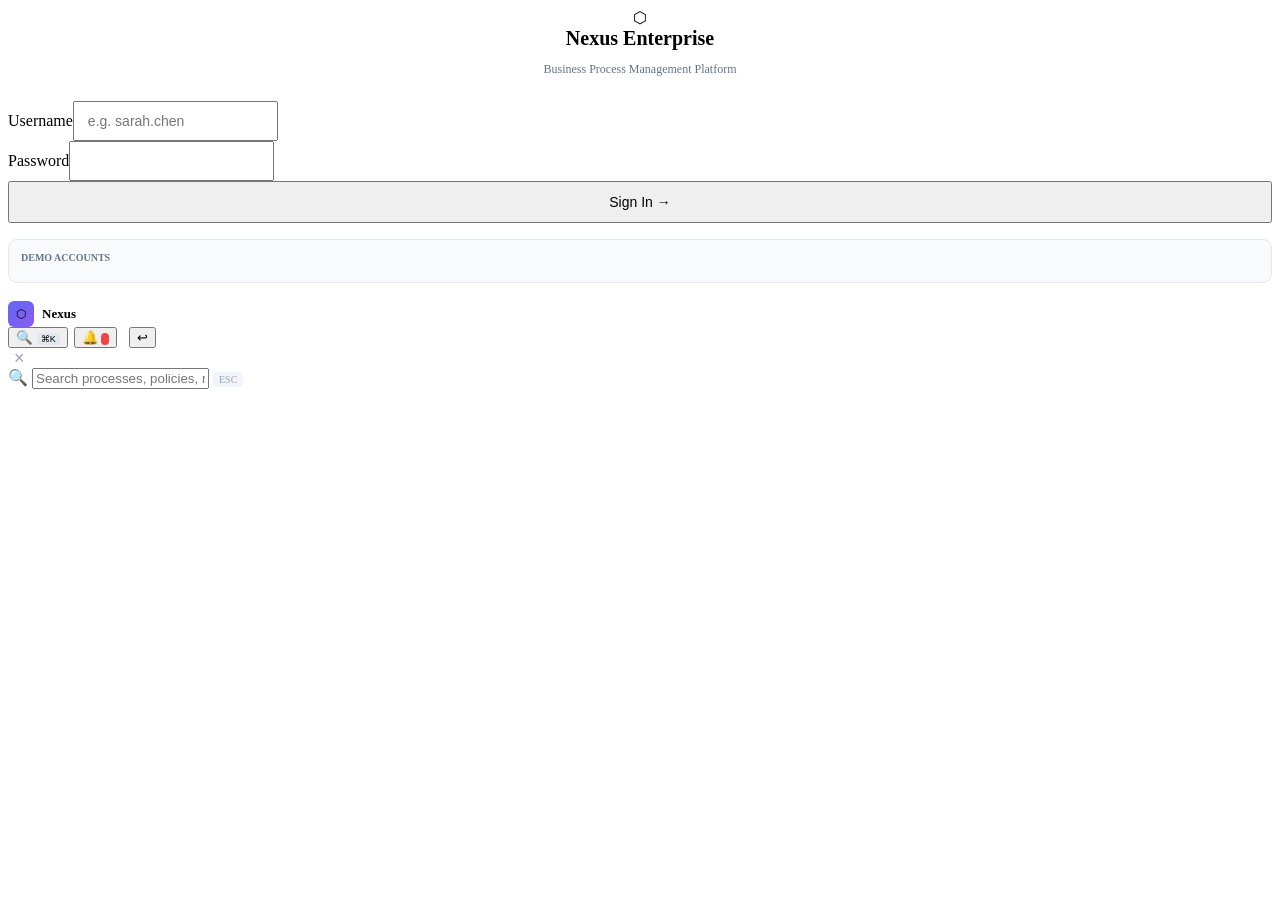
==== index.html @ c3874278 "Create index.html" ====
<!DOCTYPE html>

<html lang="en">
<head>
<meta charset="UTF-8"/>
<meta name="viewport" content="width=device-width,initial-scale=1"/>
<title>Nexus BPM</title>
<link href="https://fonts.googleapis.com/css2?family=Inter:wght@400;500;600;700;800;900&display=swap" rel="stylesheet"/>
<link rel="stylesheet" href="nexus.css"/>
</head>
<body>

<!-- LOGIN -->

<div id="login-screen">
  <div class="login-box">
    <div style="text-align:center;margin-bottom:24px;">
      <div class="login-logo">⬡</div>
      <h1 style="font-weight:900;font-size:20px;margin:0 0 4px;">Nexus Enterprise</h1>
      <p style="font-size:12px;color:#64748b;">Business Process Management Platform</p>
    </div>
    <div class="field"><label>Username</label><input class="inp" id="login-user" placeholder="e.g. sarah.chen" style="font-size:14px;padding:10px 13px;"/></div>
    <div class="field"><label>Password</label><input class="inp" id="login-pass" type="password" style="font-size:14px;padding:10px 13px;"/></div>
    <div id="login-err" style="font-size:12px;color:#ef4444;margin-bottom:8px;font-weight:600;display:none;"></div>
    <button id="login-btn" class="btn" style="width:100%;padding:11px;font-size:14px;">Sign In →</button>
    <div style="margin-top:16px;padding:12px;background:#f8fafc;border-radius:9px;border:1px solid #e2e8f0;">
      <p style="font-size:10px;font-weight:700;color:#64748b;text-transform:uppercase;margin:0 0 7px;">Demo Accounts</p>
      <div id="demo-accounts"></div>
    </div>
  </div>
</div>

<!-- APP -->

<div id="app" class="hidden">
  <div id="preview-banner" class="hidden">
    <span style="font-size:11px;color:white;font-weight:600;">👁 Previewing as User</span>
    <button id="exit-preview-btn" class="btn btn-sm" style="background:rgba(255,255,255,.25);color:white;border:none;">Exit Preview</button>
  </div>
  <div id="header">
    <div style="display:flex;align-items:center;gap:8px;flex-shrink:0;">
      <div style="width:26px;height:26px;border-radius:6px;background:linear-gradient(135deg,#6366f1,#8b5cf6);display:flex;align-items:center;justify-content:center;font-size:12px;">⬡</div>
      <span style="font-weight:800;font-size:13px;">Nexus</span>
      <span id="role-badge" class="badge"></span>
      <span id="save-msg" style="font-size:10px;color:#10b981;display:none;">Saved ✓</span>
    </div>
    <div id="tab-bar"></div>
    <div style="display:flex;align-items:center;gap:6px;flex-shrink:0;">
      <button id="search-btn" class="btn btn-outline btn-sm">🔍 <span style="font-size:9px;background:#e2e8f0;padding:1px 4px;border-radius:3px;">⌘K</span></button>
      <div style="position:relative;">
        <button id="notif-btn" class="btn btn-outline btn-sm">🔔 <span id="notif-count" class="hidden" style="font-size:9px;background:#ef4444;color:white;border-radius:10px;padding:1px 4px;font-weight:700;margin-left:2px;"></span></button>
        <div id="notif-dropdown" class="hidden"></div>
      </div>
      <div id="user-avatar" class="avatar"></div>
      <button id="logout-btn" class="btn btn-outline btn-sm">↩</button>
    </div>
  </div>
  <div id="content"></div>
</div>

<!-- MODAL -->

<div id="modal-overlay" class="hidden">
  <div id="modal-box" class="modal-box">
    <div class="modal-header">
      <span id="modal-title" style="font-weight:700;font-size:14px;"></span>
      <button id="modal-close-btn" style="border:none;background:none;cursor:pointer;font-size:18px;color:#94a3b8;line-height:1;">×</button>
    </div>
    <div id="modal-body" class="modal-body"></div>
  </div>
</div>

<!-- SEARCH -->

<div id="search-overlay" class="hidden">
  <div id="search-box">
    <div id="search-input-row">
      <span>🔍</span>
      <input id="search-input" placeholder="Search processes, policies, risks, incidents…"/>
      <span style="font-size:10px;color:#94a3b8;background:#f1f5f9;padding:2px 6px;border-radius:4px;">ESC</span>
    </div>
    <div id="search-results"></div>
  </div>
</div>

<script src="nexus.js" defer></script>

</body>
</html>
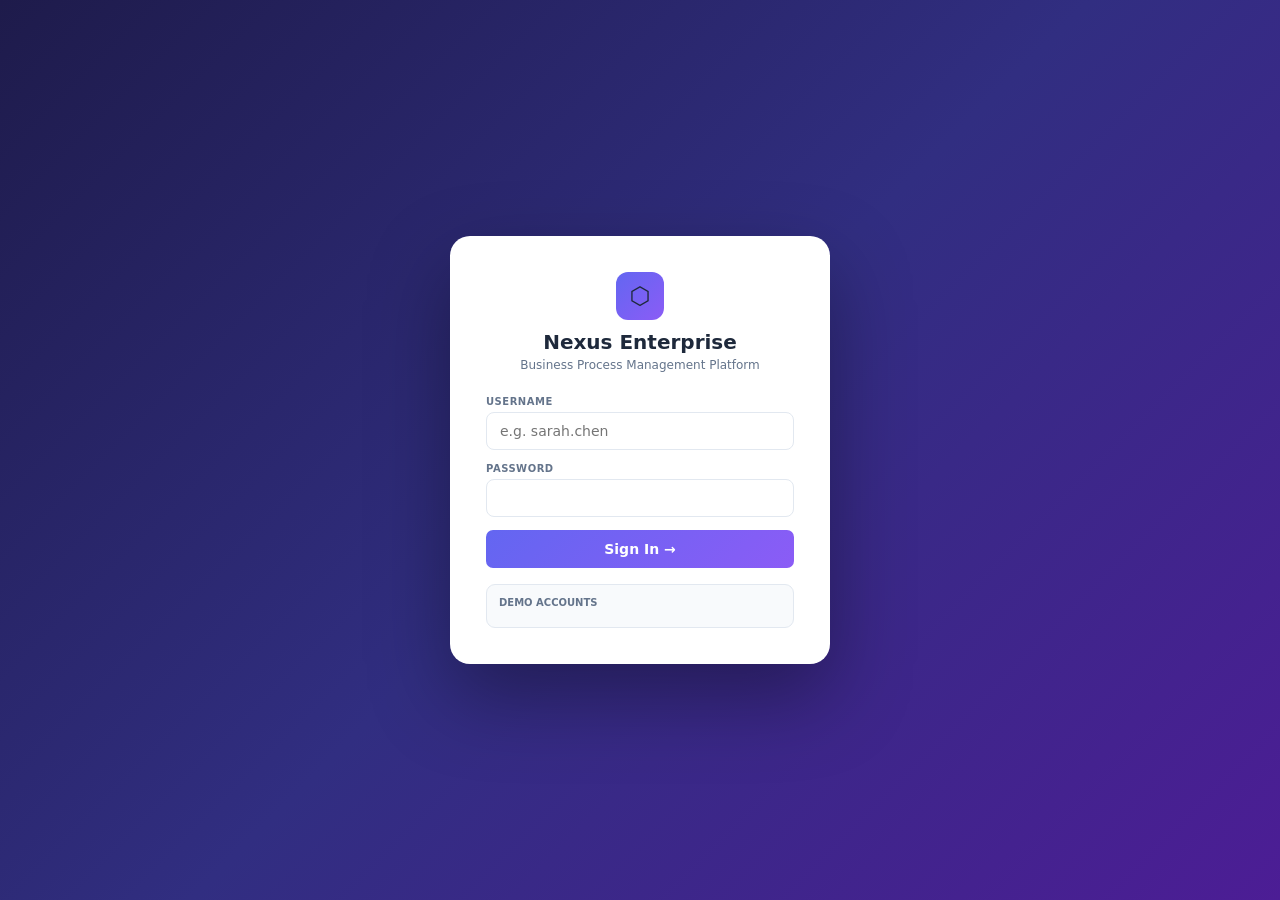
==== commit da85c9d8: "Update index.html" ====
--- a/index.html
+++ b/index.html
@@ -83,6 +83,8 @@
   </div>
 </div>
 
+<script src="nexus-data.js" defer></script>
+
 <script src="nexus.js" defer></script>
 
 </body>
--- a/nexus.css
+++ b/nexus.css
@@ -0,0 +1,111 @@
+*{box-sizing:border-box;margin:0;padding:0;}
+body{font-family:‘Inter’,system-ui,sans-serif;background:#f8fafc;height:100vh;overflow:hidden;color:#1e293b;}
+::-webkit-scrollbar{width:5px;height:5px;}
+::-webkit-scrollbar-thumb{background:#cbd5e1;border-radius:10px;}
+input,select,textarea,button{font-family:inherit;}
+.hidden{display:none!important;}
+
+/* Layout */
+#app{display:flex;flex-direction:column;height:100vh;}
+#header{display:flex;align-items:center;justify-content:space-between;padding:6px 14px;background:white;border-bottom:1px solid #e2e8f0;box-shadow:0 1px 3px rgba(0,0,0,.05);flex-shrink:0;gap:8px;}
+#content{flex:1;overflow:hidden;display:flex;flex-direction:column;}
+
+/* Login */
+#login-screen{display:flex;align-items:center;justify-content:center;height:100vh;background:linear-gradient(135deg,#1e1b4b,#312e81,#4c1d95);}
+.login-box{background:white;border-radius:20px;box-shadow:0 32px 80px rgba(0,0,0,.35);padding:36px;width:380px;}
+.login-logo{width:48px;height:48px;border-radius:12px;background:linear-gradient(135deg,#6366f1,#8b5cf6);display:flex;align-items:center;justify-content:center;font-size:24px;margin:0 auto 10px;}
+
+/* Tabs */
+#tab-bar{display:flex;gap:1px;background:#f1f5f9;border-radius:7px;padding:2px;overflow-x:auto;max-width:60vw;}
+.tab-btn{padding:3px 9px;border-radius:5px;font-size:10px;font-weight:500;border:none;cursor:pointer;background:transparent;color:#64748b;white-space:nowrap;}
+.tab-btn.active{background:white;color:#6366f1;box-shadow:0 1px 4px rgba(0,0,0,.08);}
+
+/* Sub nav */
+.subnav{display:flex;gap:2px;border-bottom:1px solid #e2e8f0;padding:0 16px;background:white;flex-shrink:0;}
+.subnav-btn{padding:8px 14px;border:none;background:none;cursor:pointer;font-size:12px;font-weight:500;color:#64748b;border-bottom:2px solid transparent;margin-bottom:-1px;}
+.subnav-btn.active{color:#6366f1;border-bottom-color:#6366f1;}
+
+/* Cards */
+.card{background:white;border-radius:12px;border:1px solid #e2e8f0;padding:16px;box-shadow:0 1px 3px rgba(0,0,0,.04);}
+.stat-card{display:flex;align-items:center;gap:8px;padding:12px!important;}
+
+/* Badge */
+.badge{padding:2px 8px;border-radius:20px;font-size:10px;font-weight:700;white-space:nowrap;}
+
+/* Buttons */
+.btn{padding:7px 14px;border-radius:7px;font-size:12px;font-weight:600;cursor:pointer;border:none;background:linear-gradient(135deg,#6366f1,#8b5cf6);color:white;white-space:nowrap;}
+.btn-sm{padding:4px 10px;font-size:10px;}
+.btn-outline{background:white;border:1px solid #e2e8f0;color:#6366f1;}
+.btn-danger{background:white;border:1px solid #e2e8f0;color:#ef4444;}
+.btn:disabled{background:#f1f5f9;color:#94a3b8;cursor:not-allowed;}
+
+/* Form */
+.field{margin-bottom:13px;}
+.field label{font-size:10px;font-weight:700;color:#64748b;text-transform:uppercase;letter-spacing:.05em;display:block;margin-bottom:5px;}
+.inp{width:100%;border:1px solid #e2e8f0;border-radius:8px;padding:8px 11px;font-size:13px;background:white;outline:none;}
+.inp:focus{border-color:#6366f1;}
+textarea.inp{resize:vertical;}
+
+/* Sidebar layout */
+.sidebar-layout{display:flex;flex:1;overflow:hidden;}
+.sidebar{width:260px;background:white;border-right:1px solid #e2e8f0;display:flex;flex-direction:column;flex-shrink:0;}
+.sidebar-header{padding:10px 12px;border-bottom:1px solid #f1f5f9;display:flex;align-items:center;justify-content:space-between;}
+.sidebar-list{flex:1;overflow-y:auto;padding:6px 0;}
+.sidebar-item{padding:7px 12px;cursor:pointer;border-left:3px solid transparent;}
+.sidebar-item:hover{background:#f8fafc;}
+.sidebar-item.active{background:#f5f3ff;border-left-color:#6366f1;}
+.detail-panel{flex:1;overflow-y:auto;padding:16px;}
+
+/* Table */
+.tbl{width:100%;border-collapse:collapse;font-size:11px;}
+.tbl th{text-align:left;padding:7px 12px;font-size:9px;font-weight:700;color:#64748b;text-transform:uppercase;white-space:nowrap;background:#f8fafc;border-bottom:1px solid #e2e8f0;}
+.tbl td{padding:7px 12px;color:#334155;border-bottom:1px solid #f1f5f9;}
+.tbl tr:nth-child(even) td{background:#fafafa;}
+
+/* Modal */
+#modal-overlay{position:fixed;inset:0;background:rgba(0,0,0,.45);z-index:1000;display:flex;align-items:center;justify-content:center;padding:16px;}
+.modal-box{background:white;border-radius:16px;box-shadow:0 24px 64px rgba(0,0,0,.25);width:480px;max-width:96vw;max-height:90vh;display:flex;flex-direction:column;overflow:hidden;}
+.modal-box.wide{width:700px;}
+.modal-header{display:flex;align-items:center;justify-content:space-between;padding:14px 20px;border-bottom:1px solid #e2e8f0;flex-shrink:0;}
+.modal-body{overflow-y:auto;padding:20px;flex:1;}
+.modal-footer{display:flex;justify-content:flex-end;gap:8px;margin-top:12px;}
+.grid2{display:grid;grid-template-columns:1fr 1fr;gap:12px;}
+
+/* Notifications */
+#notif-dropdown{position:absolute;right:0;top:calc(100% + 6px);width:280px;background:white;border-radius:10px;box-shadow:0 8px 32px rgba(0,0,0,.12);border:1px solid #e2e8f0;z-index:100;padding:8px 0;}
+.notif-item{display:flex;gap:8px;padding:8px 14px;cursor:pointer;}
+.notif-item:hover{background:#f8fafc;}
+
+/* Search */
+#search-overlay{position:fixed;inset:0;background:rgba(0,0,0,.4);z-index:500;display:flex;align-items:flex-start;justify-content:center;padding-top:80px;}
+#search-box{width:560px;background:white;border-radius:14px;box-shadow:0 20px 60px rgba(0,0,0,.2);overflow:hidden;}
+#search-input-row{display:flex;align-items:center;gap:10px;padding:12px 16px;border-bottom:1px solid #f1f5f9;}
+#search-input{flex:1;border:none;outline:none;font-size:14px;color:#1e293b;}
+
+/* Board */
+.board{display:flex;gap:0;overflow-x:auto;height:100%;}
+.board-col{flex:0 0 220px;background:#f8fafc;border-right:1px solid #e2e8f0;display:flex;flex-direction:column;}
+.board-col-header{padding:10px 12px;border-bottom:1px solid #e2e8f0;background:white;flex-shrink:0;}
+.board-col-body{flex:1;overflow-y:auto;padding:8px;}
+.issue-card{background:white;border-radius:12px;border:1px solid #e2e8f0;padding:10px;margin-bottom:6px;cursor:pointer;box-shadow:0 1px 3px rgba(0,0,0,.04);}
+.issue-card:hover{box-shadow:0 4px 12px rgba(0,0,0,.1);}
+
+/* Map */
+#map-container{flex:1;position:relative;overflow:hidden;background:#f8fafc;}
+#map-svg{width:100%;height:100%;cursor:grab;}
+#map-panel{position:absolute;right:0;top:0;bottom:0;width:260px;background:white;border-left:1px solid #e2e8f0;padding:14px;overflow-y:auto;}
+
+/* Sparkline */
+.sparkline-wrap{margin-bottom:14px;}
+
+/* Preview banner */
+#preview-banner{background:linear-gradient(90deg,#f59e0b,#d97706);padding:5px 14px;display:flex;align-items:center;justify-content:space-between;flex-shrink:0;}
+
+/* Org chart */
+.org-node{background:white;border:2px solid #e2e8f0;border-radius:10px;padding:8px 14px;text-align:center;min-width:130px;box-shadow:0 2px 6px rgba(0,0,0,.06);cursor:pointer;display:inline-block;}
+.org-node:hover{border-color:#6366f1;}
+.org-wrap{display:flex;flex-direction:column;align-items:center;}
+.org-children{display:flex;gap:14px;margin-top:8px;align-items:flex-start;}
+
+/* Avatar */
+.avatar{width:28px;height:28px;border-radius:50%;background:linear-gradient(135deg,#6366f1,#8b5cf6);display:flex;align-items:center;justify-content:center;color:white;font-weight:700;font-size:10px;cursor:pointer;flex-shrink:0;}
